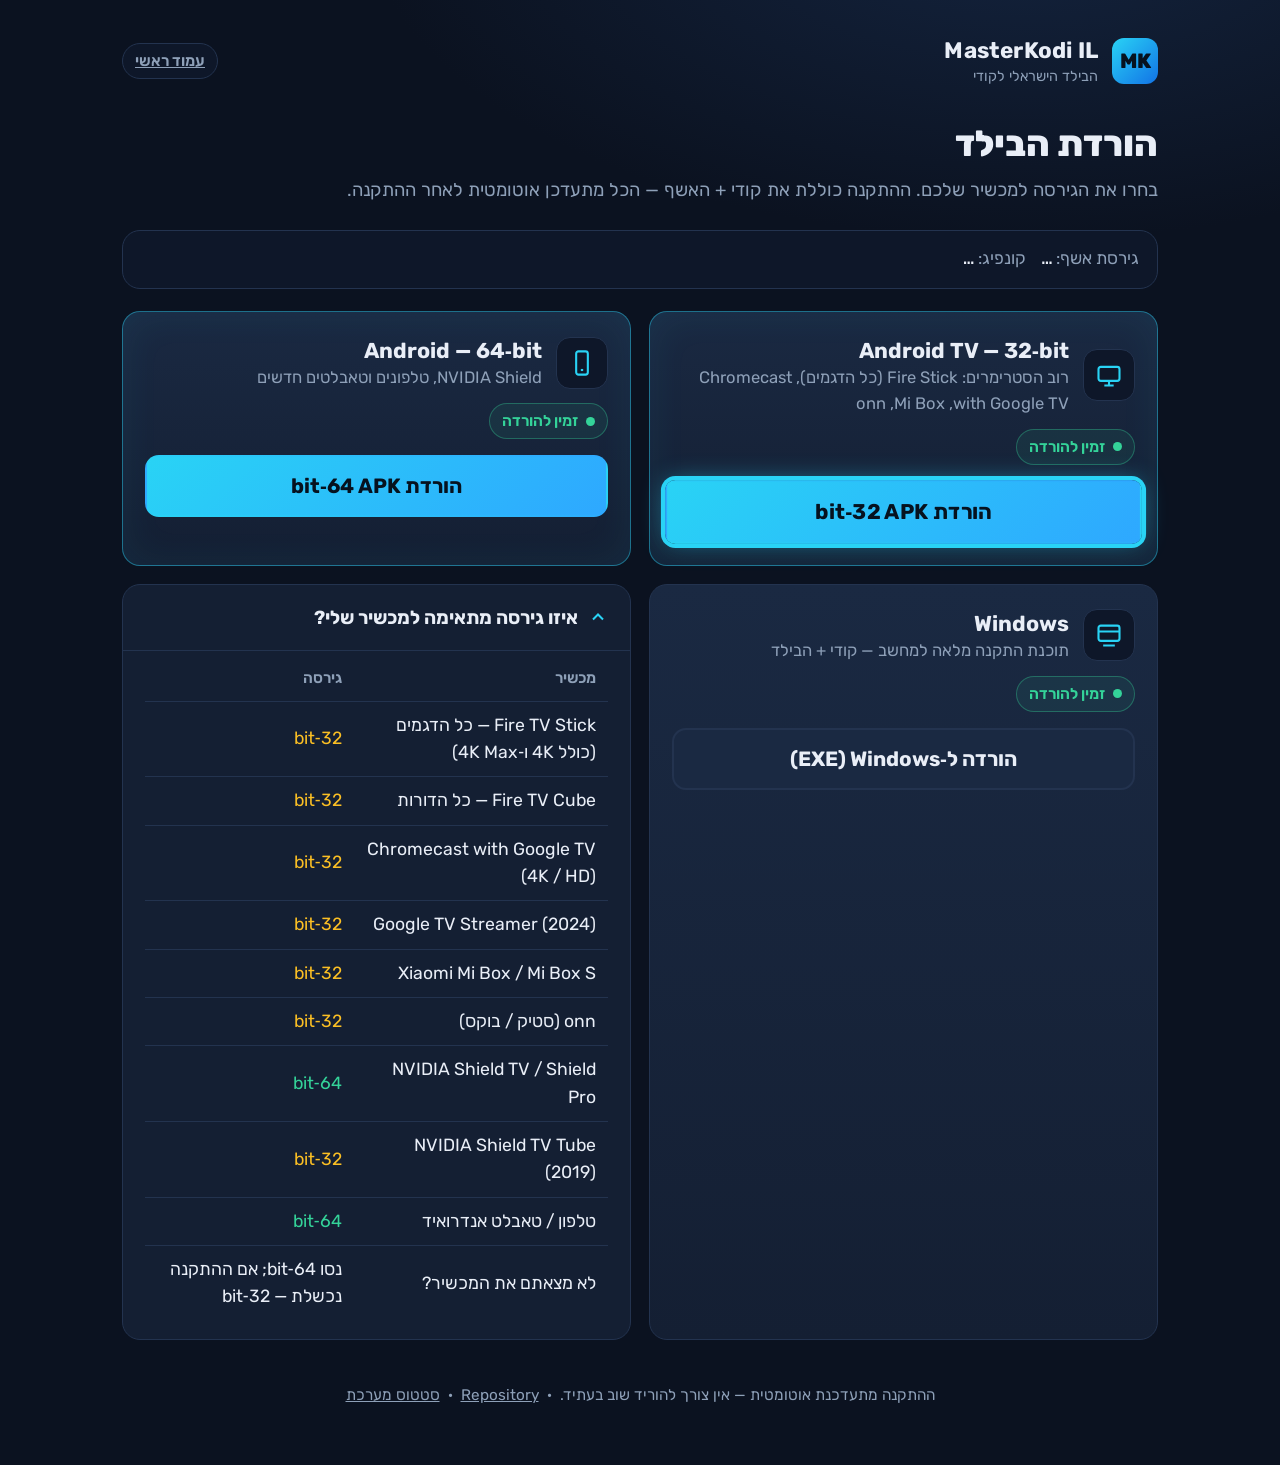
==== download/index.html @ d388f1f7 "download: accurate device architecture (fact-checked) + symmetric APK cards + open device table Fact" ====
<!DOCTYPE html>
<html lang="he" dir="rtl">
<head>
<meta charset="UTF-8">
<meta name="viewport" content="width=device-width, initial-scale=1.0">
<title>הורדה — MasterKodi IL</title>
<link rel="preconnect" href="https://fonts.gstatic.com" crossorigin>
<link href="https://fonts.googleapis.com/css2?family=Rubik:wght@400;600;700;800&display=swap" rel="stylesheet">
<link rel="stylesheet" href="../assets/site.css">
<style>
  .statusbar {
    display: flex; flex-wrap: wrap; align-items: center; gap: 10px 16px;
    border: 1px solid var(--line); background: var(--bg2);
    border-radius: var(--radius); padding: 14px 18px; margin-bottom: 22px;
    font-size: .95rem;
  }
  .statusbar .kv { color: var(--muted); }
  .statusbar .kv b { color: var(--text); font-weight: 700; }
  .dl-card { display: flex; flex-direction: column; gap: 12px; }
  .dl-card .head { display: flex; align-items: center; gap: 14px; }
  .dl-card .ico {
    width: 52px; height: 52px; border-radius: 14px; flex: none;
    background: var(--bg2); border: 1px solid var(--line);
    display: grid; place-items: center; color: var(--accent);
  }
  .dl-card h3 { font-size: 1.2rem; }
  .dl-card .sub { color: var(--muted); font-size: .92rem; margin-top: -2px; }
  .dl-card .meta { display: flex; flex-wrap: wrap; gap: 8px; align-items: center; min-height: 30px; }
  .dl-card .btn { margin-top: 4px; }
  .primary-card { border-color: rgba(41,211,245,.45); box-shadow: 0 0 40px rgba(41,211,245,.07) inset; }
  .hint { font-size: .85rem; color: var(--muted); }
  details.dev summary .chev { transition: transform .15s; color: var(--accent); flex: none; }
  details.dev[open] summary .chev { transform: rotate(180deg); }
</style>
</head>
<body>
<div class="wrap">

  <div class="site-head">
    <div class="logo">MK</div>
    <div>
      <div class="t1">MasterKodi IL</div>
      <div class="t2">הבילד הישראלי לקודי</div>
    </div>
    <div class="spacer"></div>
    <a class="badge" href="../">עמוד ראשי</a>
  </div>

  <h1 class="page">הורדת הבילד</h1>
  <p class="lead">בחרו את הגירסה למכשיר שלכם. ההתקנה כוללת את קודי + האשף — הכל מתעדכן אוטומטית לאחר ההתקנה.</p>

  <!-- live status -->
  <div class="statusbar" id="statusbar">
    <span class="badge" id="global-badge"><span class="dot"></span><span id="global-badge-text">בודק סטטוס…</span></span>
    <span class="kv">גירסת אשף: <b id="wiz-ver" class="mono">…</b></span>
    <span class="kv">קונפיג: <b id="cfg-ver" class="mono">…</b></span>
    <span class="kv" id="fleet-updated"></span>
  </div>

  <div class="grid g2">

    <!-- Android 32 - most streamers -->
    <div class="card dl-card primary-card">
      <div class="head">
        <div class="ico">
          <svg width="28" height="28" viewBox="0 0 24 24" fill="none" stroke="currentColor" stroke-width="1.8"><rect x="3" y="5" width="18" height="12" rx="2"/><path d="M8 21h8M12 17v4"/></svg>
        </div>
        <div>
          <h3>Android TV — 32‑bit</h3>
          <div class="sub">רוב הסטרימרים: Fire Stick (כל הדגמים), Chromecast with Google TV‏, Mi Box‏, onn</div>
        </div>
      </div>
      <div class="meta">
        <span class="badge" data-badge="apk32"><span class="dot"></span><span data-badge-text="apk32">…</span></span>
        <span class="hint" data-built="MasterKodiIL-armeabi-v7a.apk"></span>
      </div>
      <a class="btn" id="firstfocus" href="https://github.com/asaf27064/MasterKodi-IL-Build/releases/download/installers/MasterKodiIL-armeabi-v7a.apk">
        הורדת APK ‏32‑bit
      </a>
    </div>

    <!-- Android 64 -->
    <div class="card dl-card primary-card">
      <div class="head">
        <div class="ico">
          <svg width="28" height="28" viewBox="0 0 24 24" fill="none" stroke="currentColor" stroke-width="1.8"><rect x="7" y="2" width="10" height="20" rx="2"/><path d="M11 18h2"/></svg>
        </div>
        <div>
          <h3>Android — 64‑bit</h3>
          <div class="sub">NVIDIA Shield‏, טלפונים וטאבלטים חדשים</div>
        </div>
      </div>
      <div class="meta">
        <span class="badge" data-badge="apk"><span class="dot"></span><span data-badge-text="apk">…</span></span>
        <span class="hint" data-built="MasterKodiIL-arm64-v8a.apk"></span>
      </div>
      <a class="btn" href="https://github.com/asaf27064/MasterKodi-IL-Build/releases/download/installers/MasterKodiIL-arm64-v8a.apk">
        הורדת APK ‏64‑bit
      </a>
    </div>

    <!-- Windows -->
    <div class="card dl-card">
      <div class="head">
        <div class="ico">
          <svg width="28" height="28" viewBox="0 0 24 24" fill="none" stroke="currentColor" stroke-width="1.8"><rect x="3" y="4" width="18" height="13" rx="2"/><path d="M3 9h18M7 21h10"/></svg>
        </div>
        <div>
          <h3>Windows</h3>
          <div class="sub">תוכנת התקנה מלאה למחשב — קודי + הבילד</div>
        </div>
      </div>
      <div class="meta">
        <span class="badge" data-badge="exe"><span class="dot"></span><span data-badge-text="exe">…</span></span>
        <span class="hint" data-built="MasterKodiIL_Setup.exe"></span>
      </div>
      <a class="btn secondary" href="https://github.com/asaf27064/MasterKodi-IL-Build/releases/download/installers/MasterKodiIL_Setup.exe">
        הורדה ל‑Windows‏ (EXE)
      </a>
    </div>

    <!-- which device -->
    <details class="dev card" style="padding:0" open>
      <summary>
        <svg class="chev" width="20" height="20" viewBox="0 0 24 24" fill="none" stroke="currentColor" stroke-width="2.4"><path d="M6 9l6 6 6-6"/></svg>
        איזו גירסה מתאימה למכשיר שלי?
      </summary>
      <div class="inner">
        <table class="clean">
          <tr><th>מכשיר</th><th>גירסה</th></tr>
          <tr><td>Fire TV Stick — כל הדגמים (כולל 4K ו‑4K Max)</td><td style="color:var(--warn)">32‑bit</td></tr>
          <tr><td>Fire TV Cube — כל הדורות</td><td style="color:var(--warn)">32‑bit</td></tr>
          <tr><td>Chromecast with Google TV‏ (4K / HD)</td><td style="color:var(--warn)">32‑bit</td></tr>
          <tr><td>Google TV Streamer (2024)</td><td style="color:var(--warn)">32‑bit</td></tr>
          <tr><td>Xiaomi Mi Box / Mi Box S</td><td style="color:var(--warn)">32‑bit</td></tr>
          <tr><td>onn‏ (סטיק / בוקס)</td><td style="color:var(--warn)">32‑bit</td></tr>
          <tr><td>NVIDIA Shield TV / Shield Pro</td><td style="color:var(--good)">64‑bit</td></tr>
          <tr><td>NVIDIA Shield TV Tube (2019)</td><td style="color:var(--warn)">32‑bit</td></tr>
          <tr><td>טלפון / טאבלט אנדרואיד</td><td style="color:var(--good)">64‑bit</td></tr>
          <tr><td>לא מצאתם את המכשיר?</td><td>נסו 64‑bit; אם ההתקנה נכשלת — 32‑bit</td></tr>
        </table>
      </div>
    </details>

  </div>

  <div class="footer">
    ההתקנה מתעדכנת אוטומטית — אין צורך להוריד שוב בעתיד.
    &nbsp;·&nbsp; <a href="../repository/">Repository</a>
    &nbsp;·&nbsp; <a href="../status/">סטטוס מערכת</a>
  </div>
</div>

<script>
(function () {
  var REPO = 'asaf27064/MasterKodi-IL-Build';
  var $ = function (s) { return document.querySelector(s); };
  var $$ = function (s) { return document.querySelectorAll(s); };

  function relTime(iso) {
    var d = new Date(iso), diff = (Date.now() - d.getTime()) / 1000;
    if (diff < 3600) return 'לפני ' + Math.max(1, Math.round(diff / 60)) + ' דקות';
    if (diff < 86400) return 'לפני ' + Math.round(diff / 3600) + ' שעות';
    if (diff < 172800) return 'אתמול';
    return 'לפני ' + Math.round(diff / 86400) + ' ימים';
  }
  function get(u) {
    return fetch(u, { cache: 'no-store' }).then(function (r) {
      if (!r.ok) throw new Error(r.status);
      return r.json();
    });
  }
  function setBadge(key, cls, text) {
    $$('[data-badge="' + key + '"]').forEach(function (b) { b.className = 'badge ' + cls; });
    $$('[data-badge-text="' + key + '"]').forEach(function (b) { b.textContent = text; });
  }

  function refresh() {
    // 1) fleet versions from the manifest
    get('https://raw.githubusercontent.com/' + REPO + '/main/manifest.json')
      .then(function (m) {
        var wiz = (m.addons || []).filter(function (a) { return a.id === 'plugin.program.masterkodi.il.wizard'; })[0];
        if (wiz) $('#wiz-ver').textContent = wiz.version;
        if (m.config) $('#cfg-ver').textContent = m.config.version;
        if (m.generated_utc) $('#fleet-updated').textContent = 'עודכן ' + relTime(m.generated_utc);
      }).catch(function () {});

    // 2) installer freshness
    get('https://api.github.com/repos/' + REPO + '/releases/tags/installers')
      .then(function (rel) {
        (rel.assets || []).forEach(function (a) {
          $$('[data-built="' + a.name + '"]').forEach(function (el) {
            el.textContent = 'נבנה ' + relTime(a.updated_at);
          });
        });
      }).catch(function () {});

    // 3) is a new build running right now?
    get('https://api.github.com/repos/' + REPO + '/actions/runs?per_page=25')
      .then(function (r) {
        var live = (r.workflow_runs || []).filter(function (w) {
          return (w.status === 'in_progress' || w.status === 'queued');
        }).map(function (w) { return w.name; });
        var apkBuilding = live.indexOf('build-apk') !== -1;
        var exeBuilding = live.indexOf('build-exe') !== -1;
        var fleetBuilding = live.indexOf('build-and-release') !== -1;

        setBadge('apk',  apkBuilding ? 'warn' : 'good', apkBuilding ? 'גירסה חדשה נבנית כעת' : 'הגירסה האחרונה');
        setBadge('apk32', apkBuilding ? 'warn' : 'good', apkBuilding ? 'גירסה חדשה נבנית כעת' : 'הגירסה האחרונה');
        setBadge('exe',  exeBuilding ? 'warn' : 'good', exeBuilding ? 'גירסה חדשה נבנית כעת' : 'הגירסה האחרונה');

        var g = $('#global-badge'), gt = $('#global-badge-text');
        if (apkBuilding || exeBuilding || fleetBuilding) {
          g.className = 'badge warn';
          gt.textContent = 'עדכון חדש בבנייה כעת — אפשר להוריד, הכל יתעדכן אוטומטית';
        } else {
          g.className = 'badge good';
          gt.textContent = 'הכל מעודכן';
        }
      }).catch(function () {
        var g = $('#global-badge');
        if (g) g.style.display = 'none';
        ['apk', 'apk32', 'exe'].forEach(function (k) { setBadge(k, 'good', 'זמין להורדה'); });
      });
  }

  refresh();
  setInterval(refresh, 90000);

  // TV remotes: land focus on the primary download button
  var f = document.getElementById('firstfocus');
  if (f) setTimeout(function () { f.focus(); }, 300);
})();
</script>
</body>
</html>
---- assets/site.css ----
/* MasterKodi IL — shared design system (TV-first, RTL, dark) */
:root {
  --bg: #0b1220;
  --bg2: #0e1729;
  --card: #141f33;
  --card-hi: #1a2942;
  --line: #23334f;
  --text: #e9eef7;
  --muted: #8fa0b8;
  --muted: #8ea0b8;
  --accent: #29d3f5;
  --accent-deep: #0ea5c9;
  --good: #34d399;
  --warn: #fbbf24;
  --bad: #f87171;
  --radius: 18px;
  --focus: 0 0 0 4px var(--accent), 0 0 24px rgba(41,211,245,.45);
}
* { margin: 0; padding: 0; box-sizing: border-box; }
html { font-size: 18px; }
body {
  font-family: 'Rubik', 'Segoe UI', 'Noto Sans Hebrew', Arial, sans-serif;
  background: radial-gradient(1200px 600px at 80% -10%, #14243f 0%, var(--bg) 55%) fixed, var(--bg);
  color: var(--text);
  direction: rtl;
  min-height: 100vh;
  line-height: 1.55;
  -webkit-font-smoothing: antialiased;
}
.wrap { max-width: 1080px; margin: 0 auto; padding: 28px 22px 60px; }

/* header */
.site-head { display: flex; align-items: center; gap: 14px; padding: 6px 0 22px; }
.site-head .logo {
  width: 46px; height: 46px; border-radius: 12px; flex: none;
  background: linear-gradient(135deg, var(--accent) 0%, #1273e6 100%);
  display: grid; place-items: center; font-weight: 800; font-size: 1.15rem; color: #06121f;
}
.site-head .t1 { font-size: 1.25rem; font-weight: 700; letter-spacing: .2px; }
.site-head .t2 { font-size: .8rem; color: var(--muted); margin-top: -3px; }
.site-head .spacer { flex: 1; }

h1.page { font-size: 2rem; font-weight: 800; margin: 6px 0 4px; }
p.lead { color: var(--muted); margin-bottom: 26px; font-size: 1.02rem; }

/* cards */
.card {
  background: linear-gradient(180deg, var(--card-hi) 0%, var(--card) 100%);
  border: 1px solid var(--line);
  border-radius: var(--radius);
  padding: 22px;
}
.grid { display: grid; gap: 18px; }
@media (min-width: 760px) { .grid.g2 { grid-template-columns: 1fr 1fr; } }

/* buttons — TV-first: big, focusable, thick focus ring */
.btn {
  display: flex; align-items: center; justify-content: center; gap: 10px;
  min-height: 62px; padding: 12px 26px;
  border-radius: 14px; border: 2px solid transparent;
  font-size: 1.15rem; font-weight: 700; text-decoration: none; cursor: pointer;
  color: #06121f; background: linear-gradient(135deg, var(--accent) 0%, #2ea8ff 100%);
  transition: transform .12s ease, box-shadow .12s ease;
}
.btn.secondary { background: var(--card-hi); color: var(--text); border-color: var(--line); }
.btn:hover { transform: translateY(-1px); }
.btn:focus-visible, .btn:focus {
  outline: none; box-shadow: var(--focus); transform: scale(1.03); z-index: 2; position: relative;
}
a:focus-visible, summary:focus-visible, a:focus, summary:focus { outline: none; box-shadow: var(--focus); border-radius: 10px; }

/* status badges */
.badge {
  display: inline-flex; align-items: center; gap: 8px;
  font-size: .86rem; font-weight: 600; padding: 5px 12px; border-radius: 999px;
  border: 1px solid var(--line); background: var(--bg2); color: var(--muted);
}
.badge.good { color: var(--good); border-color: rgba(52,211,153,.35); background: rgba(52,211,153,.08); }
.badge.warn { color: var(--warn); border-color: rgba(251,191,36,.4); background: rgba(251,191,36,.08); }
.badge .dot { width: 9px; height: 9px; border-radius: 50%; background: currentColor; flex: none; }
.badge.warn .dot { animation: pulse 1.1s ease-in-out infinite; }
@keyframes pulse { 0%,100% { opacity: 1; } 50% { opacity: .25; } }

/* misc */
.muted { color: var(--muted); }
.mono { font-family: Consolas, Menlo, monospace; direction: ltr; unicode-bidi: embed; }
.footer { margin-top: 44px; color: var(--muted); font-size: .85rem; text-align: center; }
.footer a { color: var(--muted); }
hr.sep { border: 0; border-top: 1px solid var(--line); margin: 26px 0; }

/* tables */
table.clean { width: 100%; border-collapse: collapse; font-size: .98rem; }
table.clean th, table.clean td { padding: 10px 12px; text-align: right; border-bottom: 1px solid var(--line); }
table.clean th { color: var(--muted); font-weight: 600; font-size: .85rem; }
table.clean tr:last-child td { border-bottom: 0; }

details.dev { border: 1px solid var(--line); border-radius: var(--radius); background: var(--card); }
details.dev summary {
  list-style: none; cursor: pointer; padding: 18px 22px; font-weight: 700; font-size: 1.05rem;
  display: flex; align-items: center; gap: 10px; min-height: 58px;
}
details.dev summary::-webkit-details-marker { display: none; }
details.dev[open] summary { border-bottom: 1px solid var(--line); }
details.dev .inner { padding: 6px 22px 18px; }
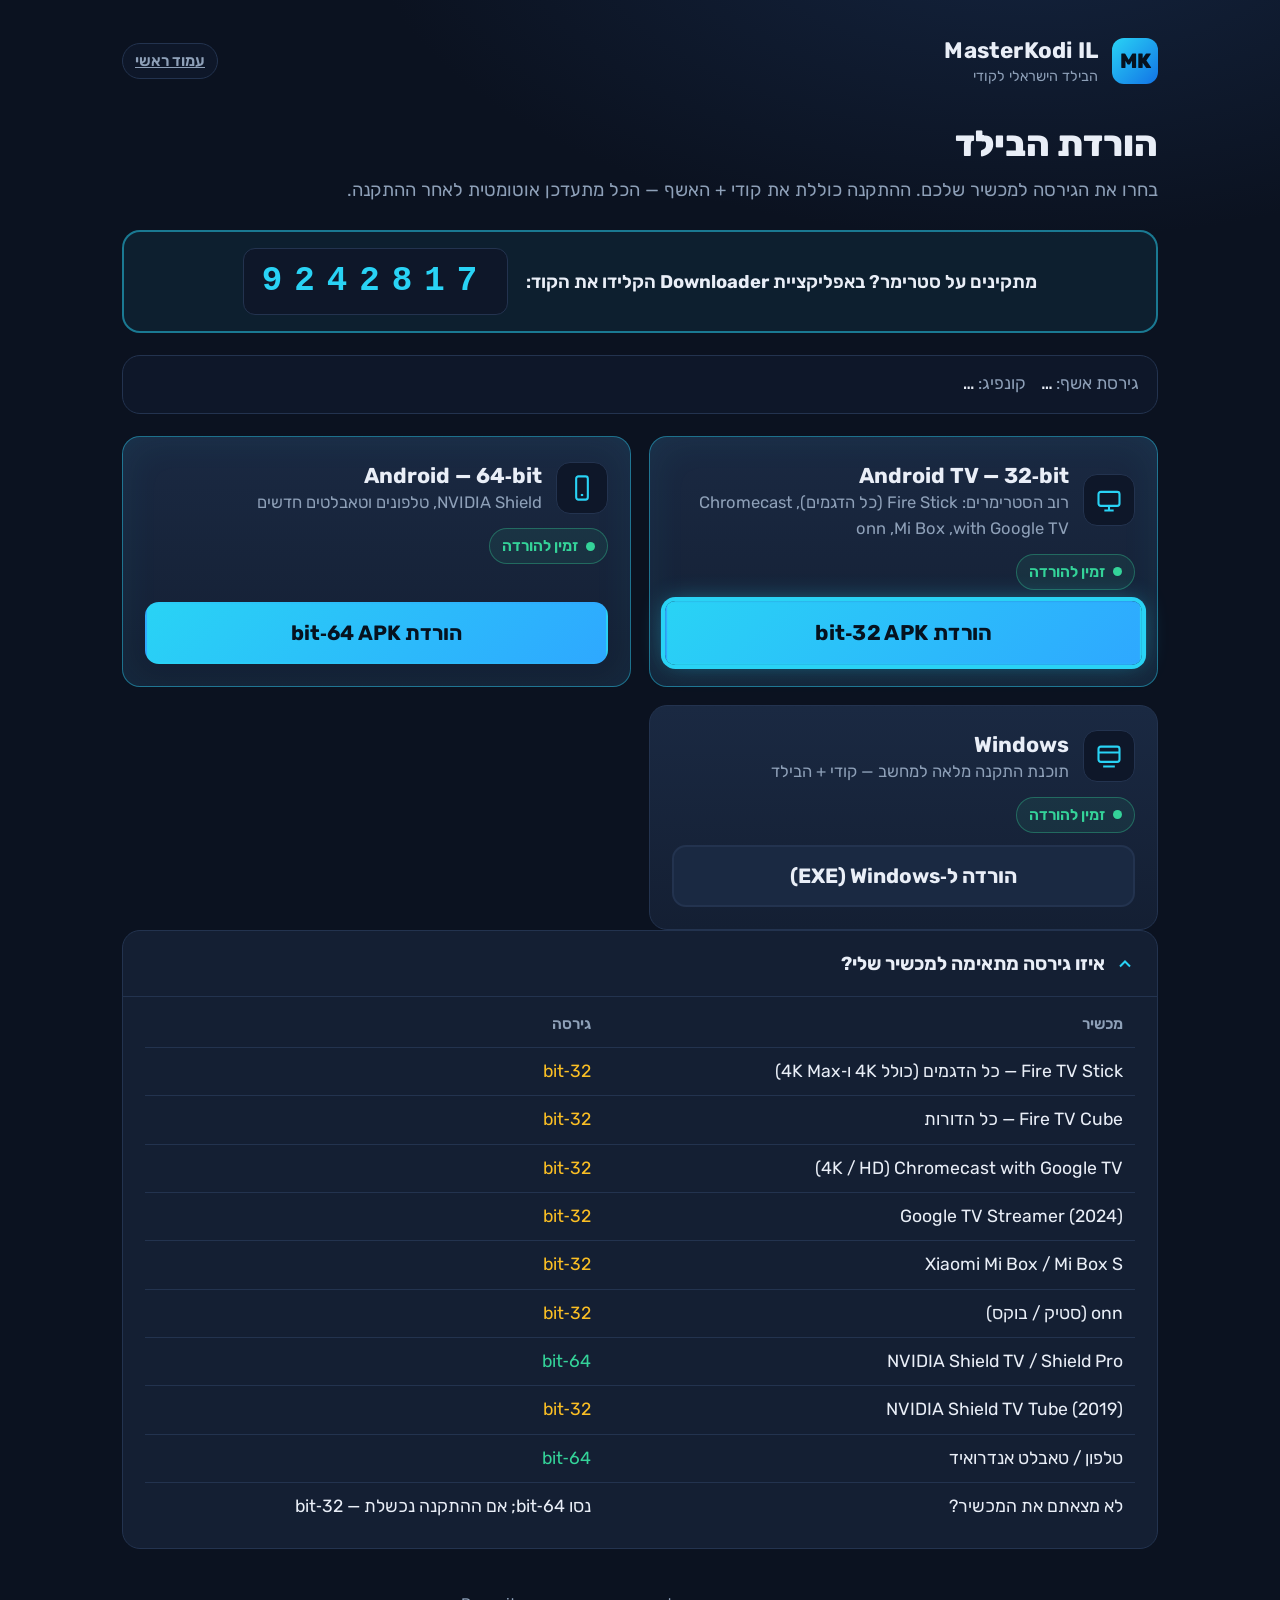
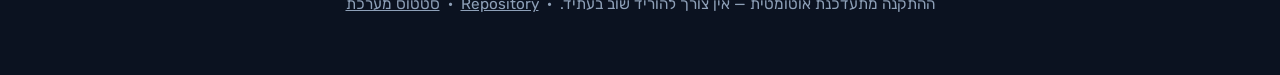
==== commit fdf2b78b: "download+index: Downloader code 9242817 strip, bottom-aligned buttons, device table full-width Co-Au" ====
--- a/download/index.html
+++ b/download/index.html
@@ -16,7 +16,7 @@
   }
   .statusbar .kv { color: var(--muted); }
   .statusbar .kv b { color: var(--text); font-weight: 700; }
-  .dl-card { display: flex; flex-direction: column; gap: 12px; }
+  .dl-card { display: flex; flex-direction: column; gap: 12px; height: 100%; }
   .dl-card .head { display: flex; align-items: center; gap: 14px; }
   .dl-card .ico {
     width: 52px; height: 52px; border-radius: 14px; flex: none;
@@ -26,11 +26,23 @@
   .dl-card h3 { font-size: 1.2rem; }
   .dl-card .sub { color: var(--muted); font-size: .92rem; margin-top: -2px; }
   .dl-card .meta { display: flex; flex-wrap: wrap; gap: 8px; align-items: center; min-height: 30px; }
-  .dl-card .btn { margin-top: 4px; }
+  .dl-card .btn { margin-top: auto; }
   .primary-card { border-color: rgba(41,211,245,.45); box-shadow: 0 0 40px rgba(41,211,245,.07) inset; }
   .hint { font-size: .85rem; color: var(--muted); }
   details.dev summary .chev { transition: transform .15s; color: var(--accent); flex: none; }
   details.dev[open] summary .chev { transform: rotate(180deg); }
+  .dlcode {
+    display: flex; flex-wrap: wrap; align-items: center; justify-content: center; gap: 10px 18px;
+    border: 2px solid rgba(41,211,245,.5); background: rgba(41,211,245,.07);
+    border-radius: var(--radius); padding: 16px 20px; margin-bottom: 22px; text-align: center;
+  }
+  .dlcode .lbl { font-size: 1.02rem; font-weight: 600; }
+  .dlcode .code {
+    font-family: Consolas, Menlo, monospace; direction: ltr;
+    font-size: 1.9rem; font-weight: 800; letter-spacing: .35em; padding-inline-start: .35em;
+    color: var(--accent); background: var(--bg2); border: 1px solid var(--line);
+    border-radius: 12px; padding: 6px 18px;
+  }
 </style>
 </head>
 <body>
@@ -48,6 +60,11 @@
 
   <h1 class="page">הורדת הבילד</h1>
   <p class="lead">בחרו את הגירסה למכשיר שלכם. ההתקנה כוללת את קודי + האשף — הכל מתעדכן אוטומטית לאחר ההתקנה.</p>
+
+  <div class="dlcode">
+    <span class="lbl">מתקינים על סטרימר? באפליקציית <b>Downloader</b> הקלידו את הקוד:</span>
+    <span class="code">9242817</span>
+  </div>
 
   <!-- live status -->
   <div class="statusbar" id="statusbar">
@@ -118,6 +135,9 @@
         הורדה ל‑Windows‏ (EXE)
       </a>
     </div>
+
+
+  </div>
 
     <!-- which device -->
     <details class="dev card" style="padding:0" open>
@@ -142,8 +162,6 @@
       </div>
     </details>
 
-  </div>
-
   <div class="footer">
     ההתקנה מתעדכנת אוטומטית — אין צורך להוריד שוב בעתיד.
     &nbsp;·&nbsp; <a href="../repository/">Repository</a>
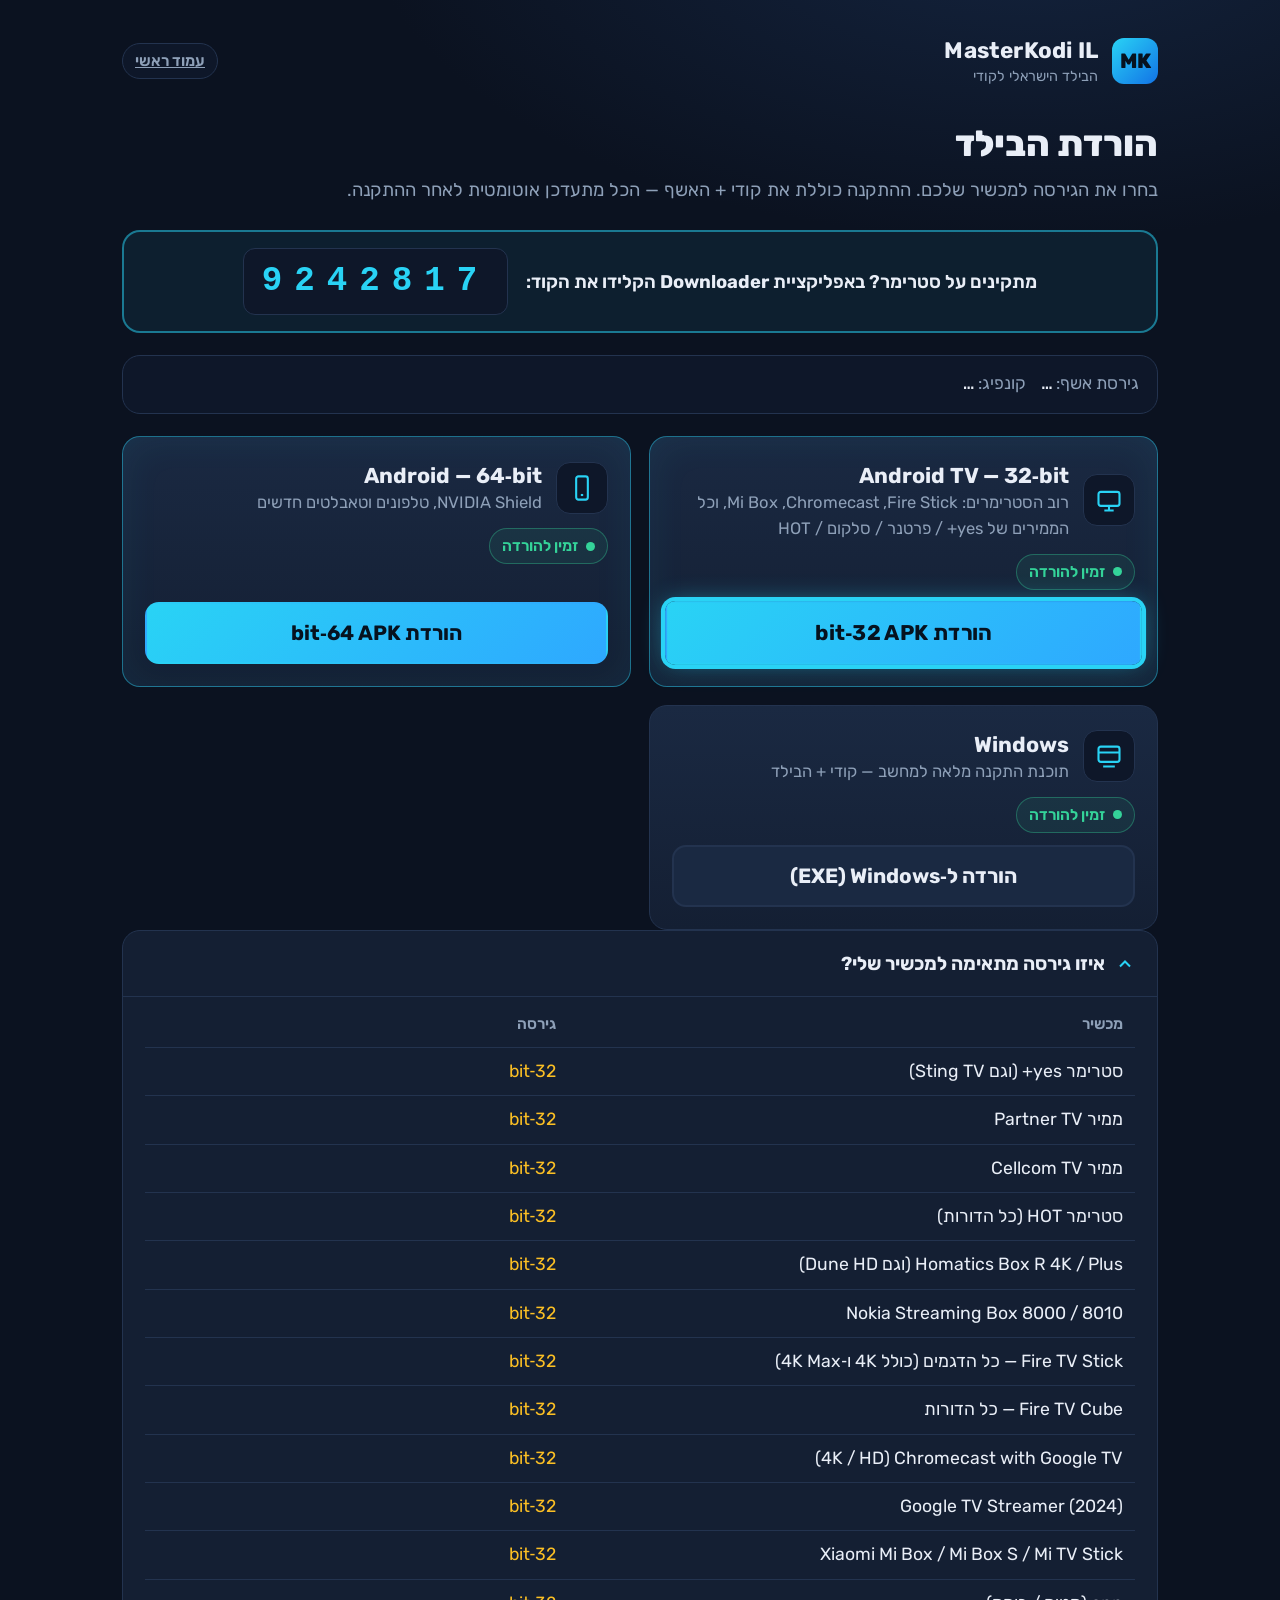
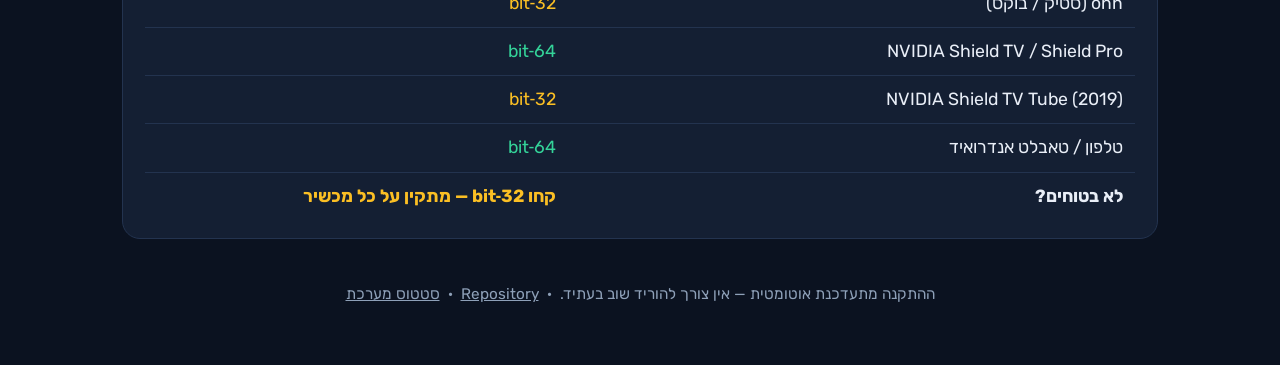
==== commit 2c37b36a: "download: Israeli streamers in the device table (yes+/Partner/Cellcom/HOT/Homatics/Nokia/Mi Stick) +" ====
--- a/download/index.html
+++ b/download/index.html
@@ -84,7 +84,7 @@
         </div>
         <div>
           <h3>Android TV — 32‑bit</h3>
-          <div class="sub">רוב הסטרימרים: Fire Stick (כל הדגמים), Chromecast with Google TV‏, Mi Box‏, onn</div>
+          <div class="sub">רוב הסטרימרים: Fire Stick‏, Chromecast‏, Mi Box‏, וכל הממירים של yes+‏ / פרטנר / סלקום / HOT</div>
         </div>
       </div>
       <div class="meta">
@@ -148,16 +148,22 @@
       <div class="inner">
         <table class="clean">
           <tr><th>מכשיר</th><th>גירסה</th></tr>
+          <tr><td>סטרימר yes+‏ (וגם Sting TV)</td><td style="color:var(--warn)">32‑bit</td></tr>
+          <tr><td>ממיר Partner TV</td><td style="color:var(--warn)">32‑bit</td></tr>
+          <tr><td>ממיר Cellcom TV</td><td style="color:var(--warn)">32‑bit</td></tr>
+          <tr><td>סטרימר HOT‏ (כל הדורות)</td><td style="color:var(--warn)">32‑bit</td></tr>
+          <tr><td>Homatics Box R 4K / Plus‏ (וגם Dune HD)</td><td style="color:var(--warn)">32‑bit</td></tr>
+          <tr><td>Nokia Streaming Box 8000 / 8010</td><td style="color:var(--warn)">32‑bit</td></tr>
           <tr><td>Fire TV Stick — כל הדגמים (כולל 4K ו‑4K Max)</td><td style="color:var(--warn)">32‑bit</td></tr>
           <tr><td>Fire TV Cube — כל הדורות</td><td style="color:var(--warn)">32‑bit</td></tr>
           <tr><td>Chromecast with Google TV‏ (4K / HD)</td><td style="color:var(--warn)">32‑bit</td></tr>
           <tr><td>Google TV Streamer (2024)</td><td style="color:var(--warn)">32‑bit</td></tr>
-          <tr><td>Xiaomi Mi Box / Mi Box S</td><td style="color:var(--warn)">32‑bit</td></tr>
+          <tr><td>Xiaomi Mi Box / Mi Box S / Mi TV Stick</td><td style="color:var(--warn)">32‑bit</td></tr>
           <tr><td>onn‏ (סטיק / בוקס)</td><td style="color:var(--warn)">32‑bit</td></tr>
           <tr><td>NVIDIA Shield TV / Shield Pro</td><td style="color:var(--good)">64‑bit</td></tr>
           <tr><td>NVIDIA Shield TV Tube (2019)</td><td style="color:var(--warn)">32‑bit</td></tr>
           <tr><td>טלפון / טאבלט אנדרואיד</td><td style="color:var(--good)">64‑bit</td></tr>
-          <tr><td>לא מצאתם את המכשיר?</td><td>נסו 64‑bit; אם ההתקנה נכשלת — 32‑bit</td></tr>
+          <tr><td><b>לא בטוחים?</b></td><td style="color:var(--warn)"><b>קחו 32‑bit — מתקין על כל מכשיר</b></td></tr>
         </table>
       </div>
     </details>
@@ -195,7 +201,7 @@
 
   function refresh() {
     // 1) fleet versions from the manifest
-    get('https://raw.githubusercontent.com/' + REPO + '/main/manifest.json')
+    get('https://raw.githubusercontent.com/' + REPO + '/main/manifest.json?ts=' + Date.now())
       .then(function (m) {
         var wiz = (m.addons || []).filter(function (a) { return a.id === 'plugin.program.masterkodi.il.wizard'; })[0];
         if (wiz) $('#wiz-ver').textContent = wiz.version;
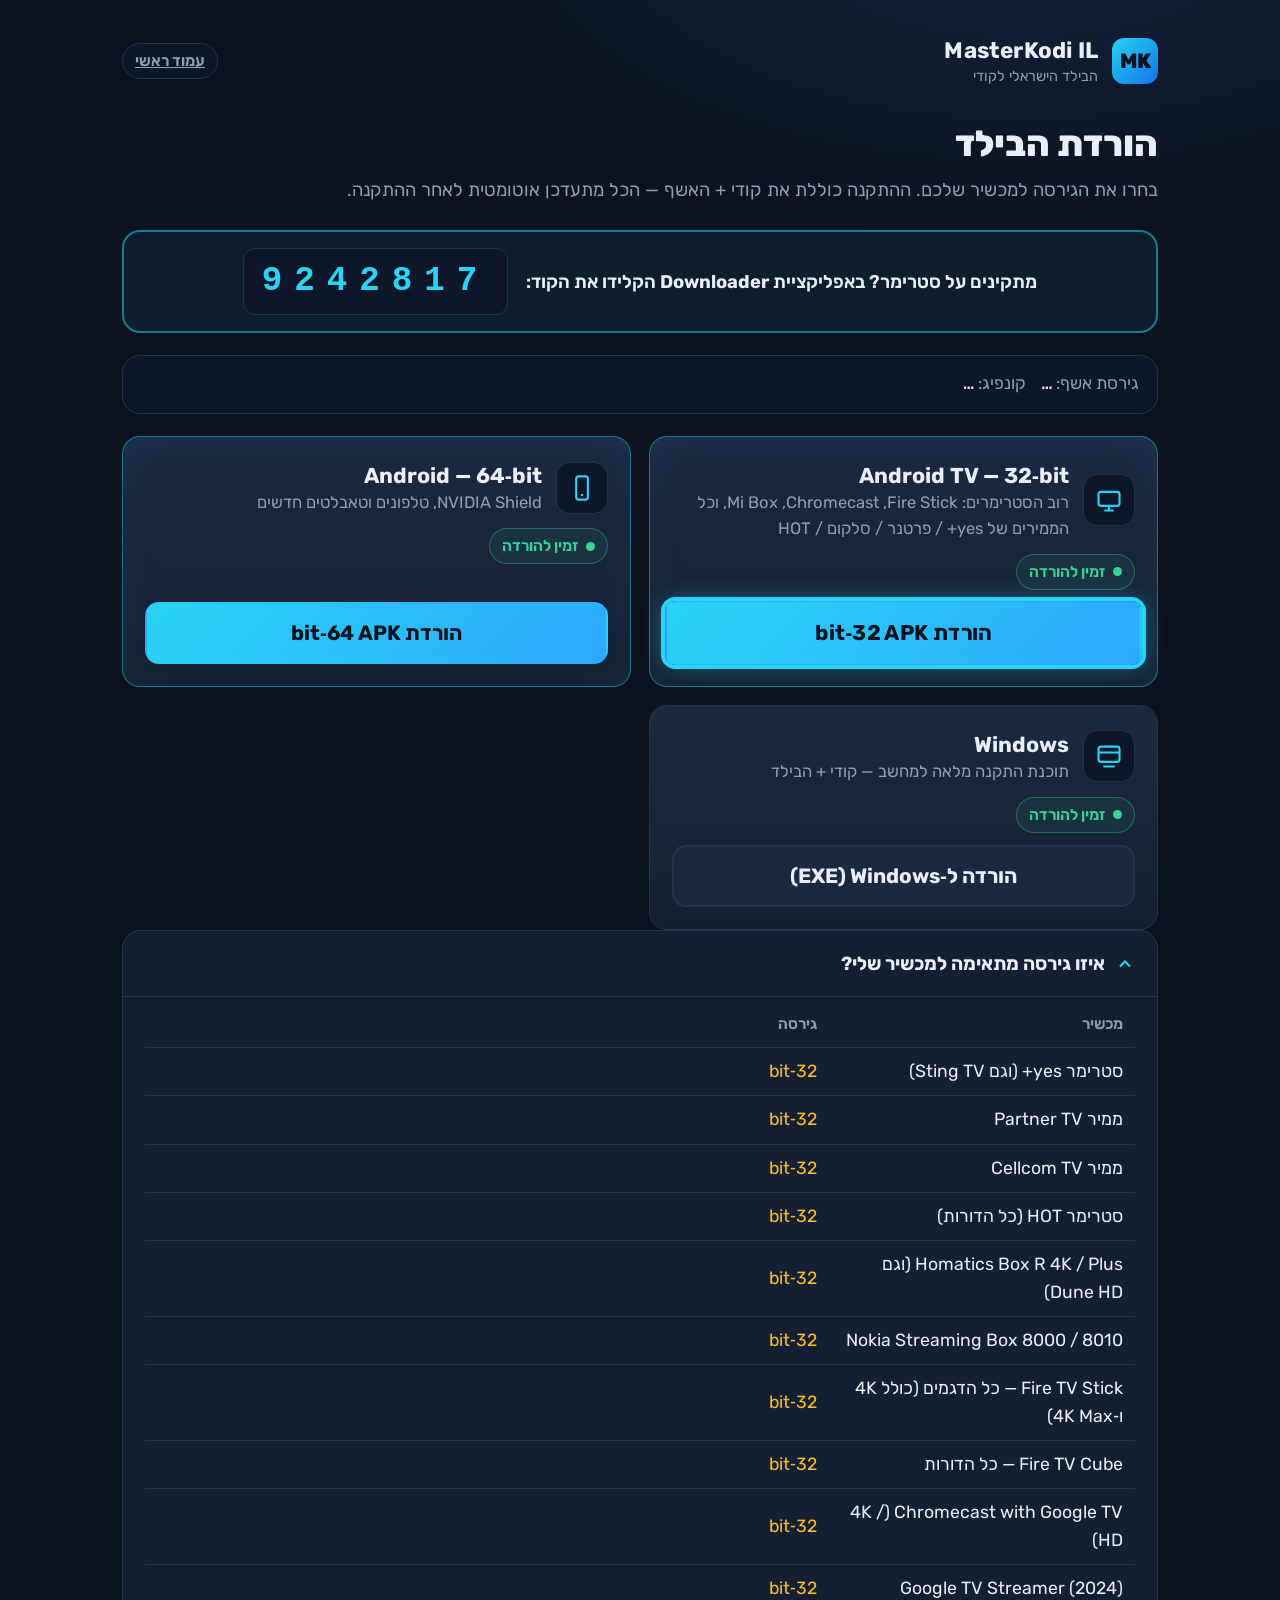
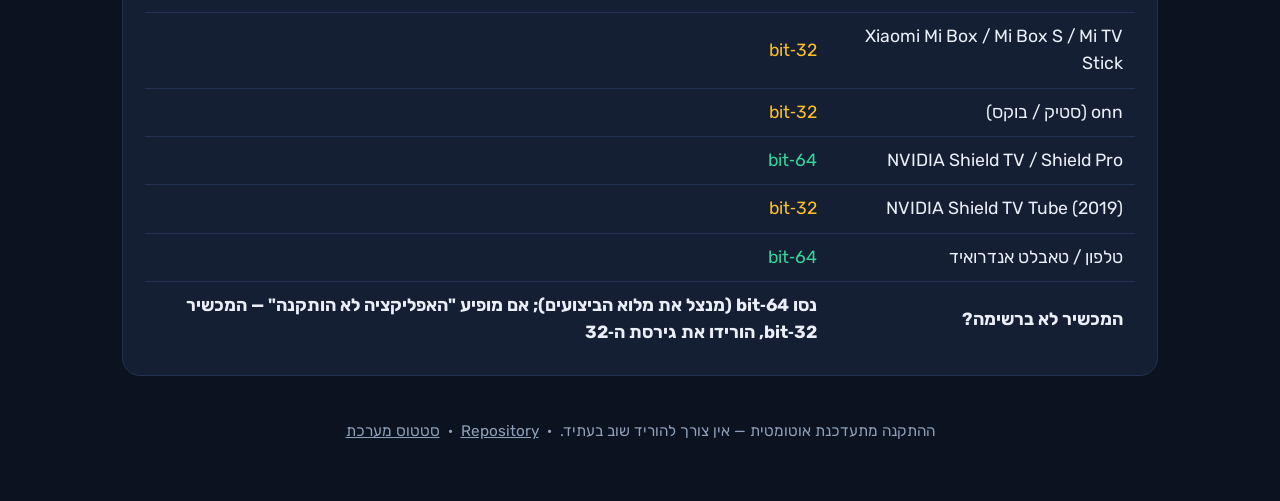
==== commit 485f568f: "download: unknown-device guidance = try 64 first (full performance), fall back to 32 on install fail" ====
--- a/download/index.html
+++ b/download/index.html
@@ -163,7 +163,7 @@
           <tr><td>NVIDIA Shield TV / Shield Pro</td><td style="color:var(--good)">64‑bit</td></tr>
           <tr><td>NVIDIA Shield TV Tube (2019)</td><td style="color:var(--warn)">32‑bit</td></tr>
           <tr><td>טלפון / טאבלט אנדרואיד</td><td style="color:var(--good)">64‑bit</td></tr>
-          <tr><td><b>לא בטוחים?</b></td><td style="color:var(--warn)"><b>קחו 32‑bit — מתקין על כל מכשיר</b></td></tr>
+          <tr><td><b>המכשיר לא ברשימה?</b></td><td><b>נסו 64‑bit (מנצל את מלוא הביצועים); אם מופיע "האפליקציה לא הותקנה" — המכשיר 32‑bit, הורידו את גירסת ה‑32</b></td></tr>
         </table>
       </div>
     </details>
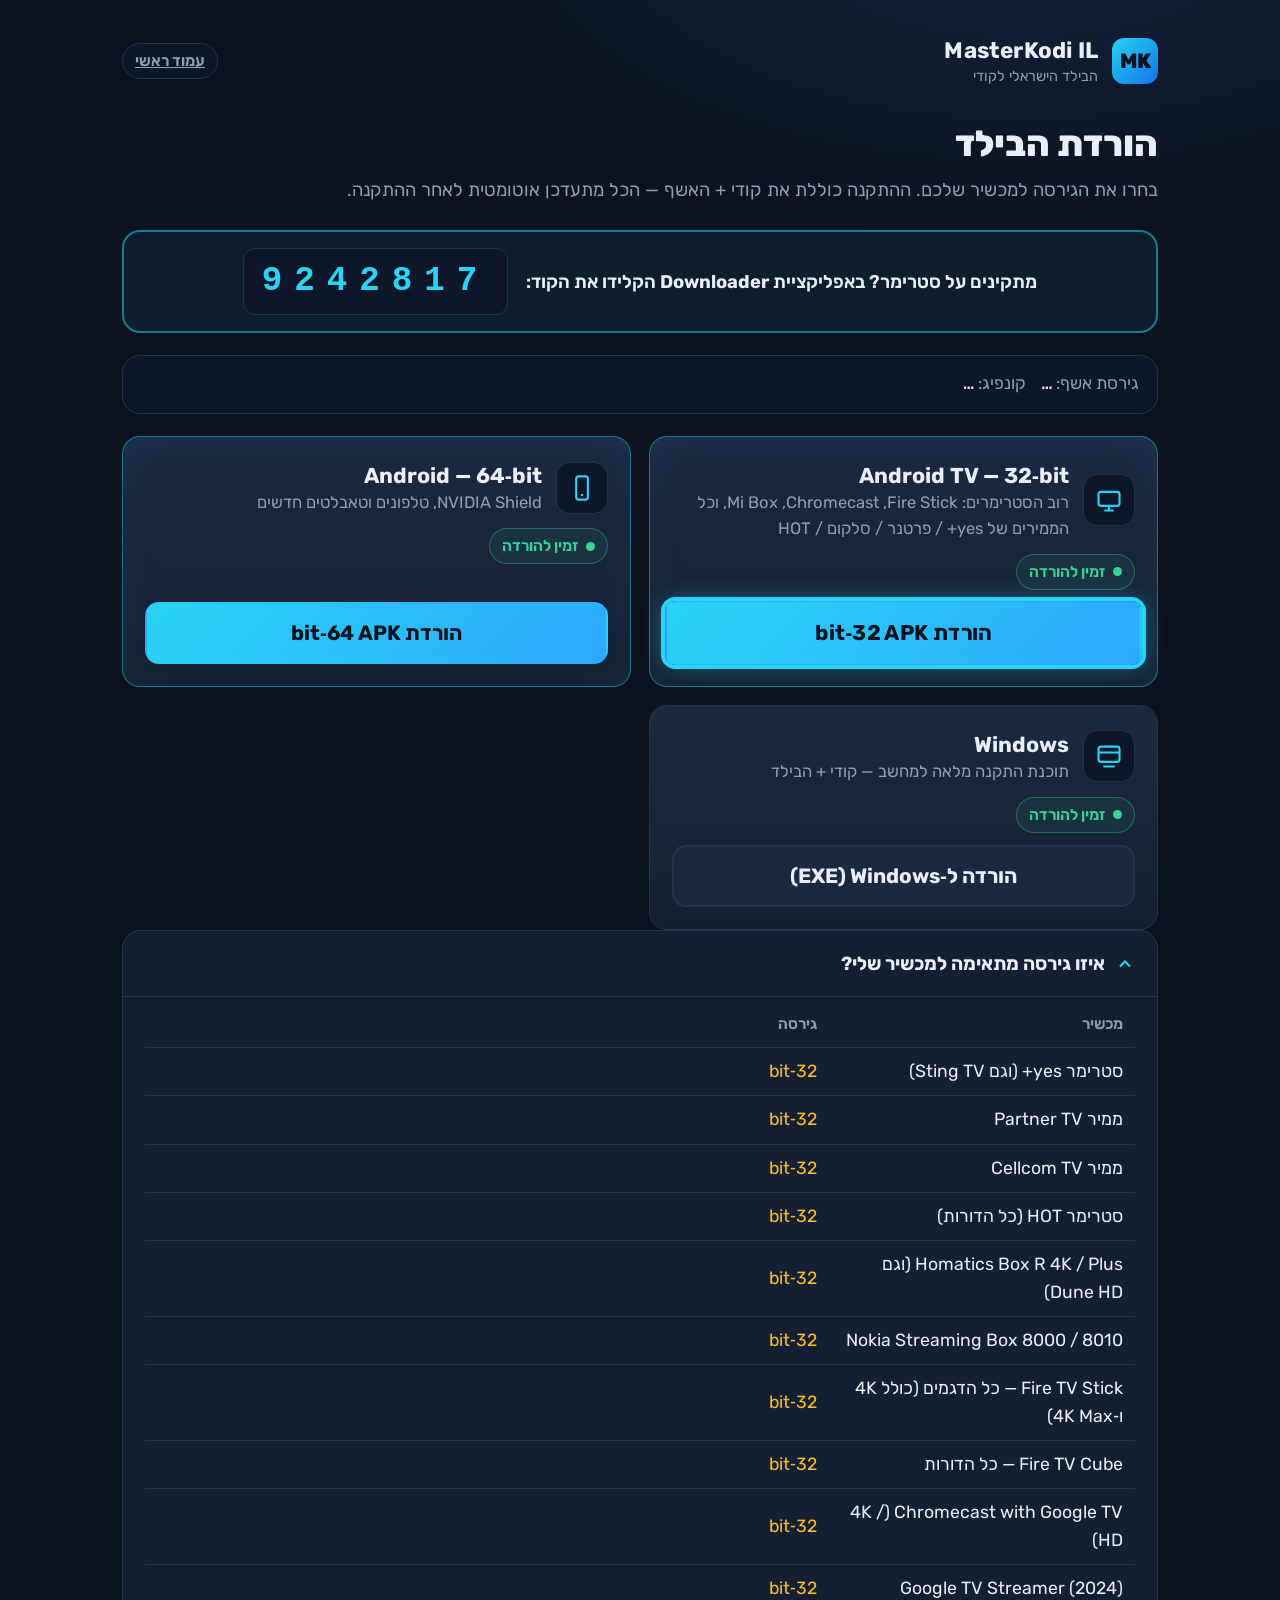
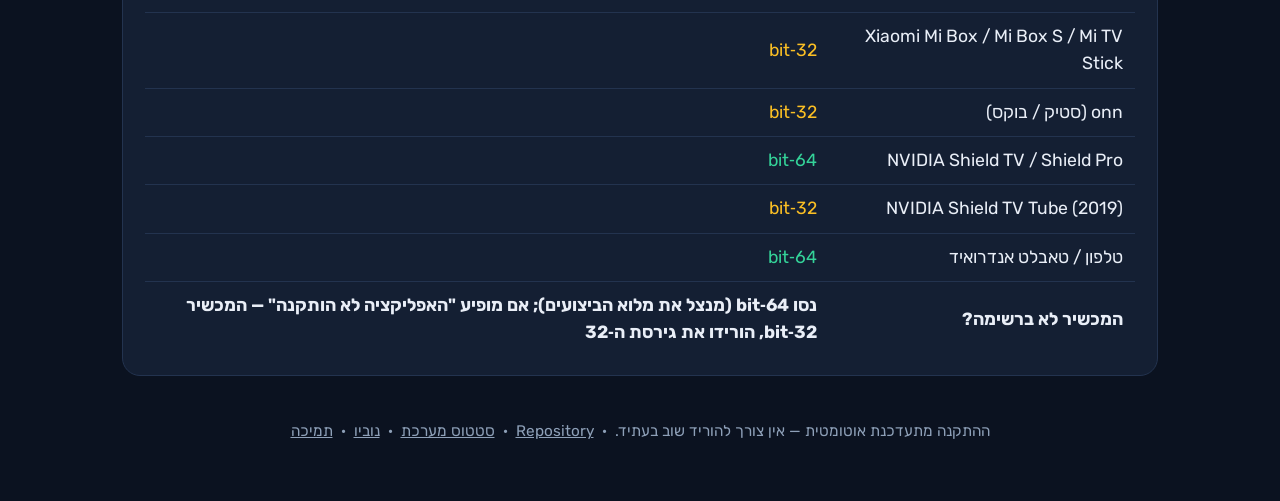
==== commit b5cb21d3: "site: link the Nuvio build and add a Ko-fi support link Two new cards on the landing page, plus foot" ====
--- a/download/index.html
+++ b/download/index.html
@@ -172,6 +172,7 @@
     ההתקנה מתעדכנת אוטומטית — אין צורך להוריד שוב בעתיד.
     &nbsp;·&nbsp; <a href="../repository/">Repository</a>
     &nbsp;·&nbsp; <a href="../status/">סטטוס מערכת</a>
+    &nbsp;·&nbsp; <a href="https://asafnuvio.asaf27064.workers.dev/" target="_blank" rel="noopener">נוביו</a> &nbsp;·&nbsp; <a href="https://ko-fi.com/A6U326F2LR" target="_blank" rel="noopener">תמיכה</a>
   </div>
 </div>
 
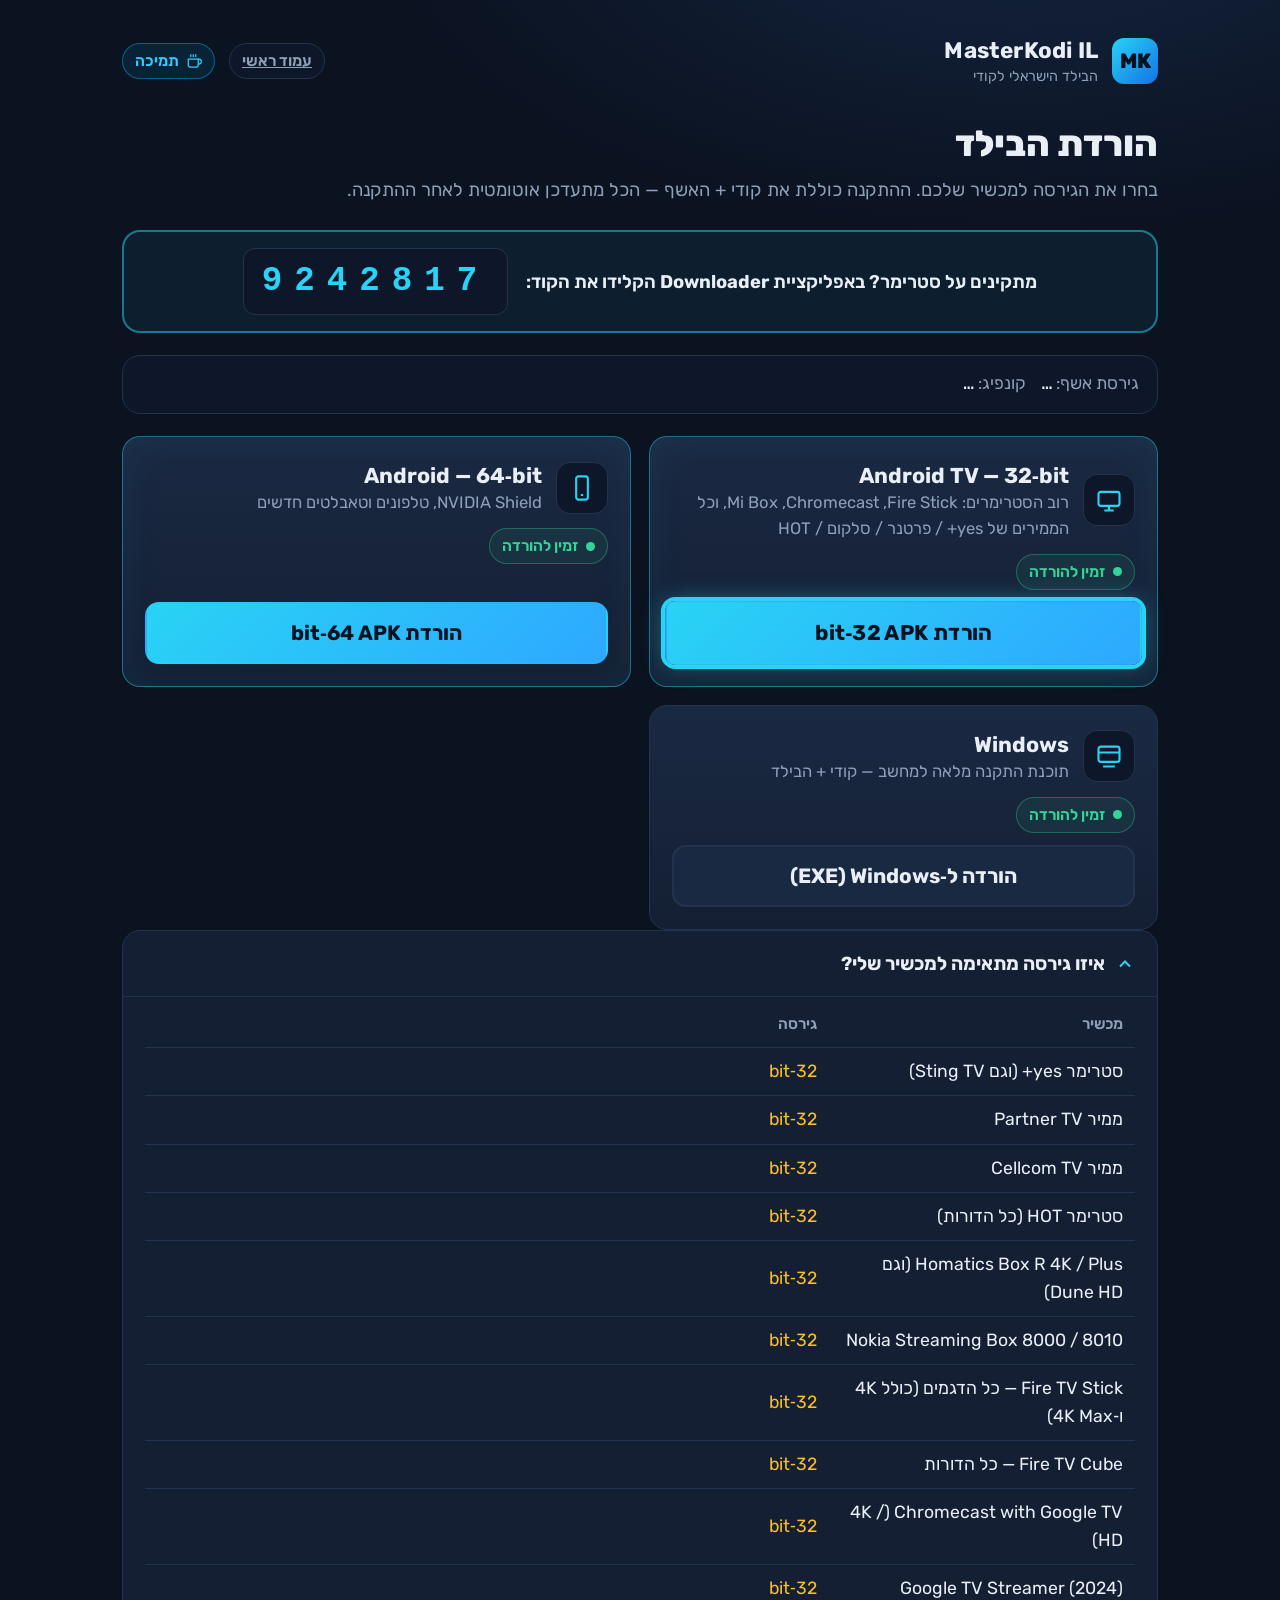
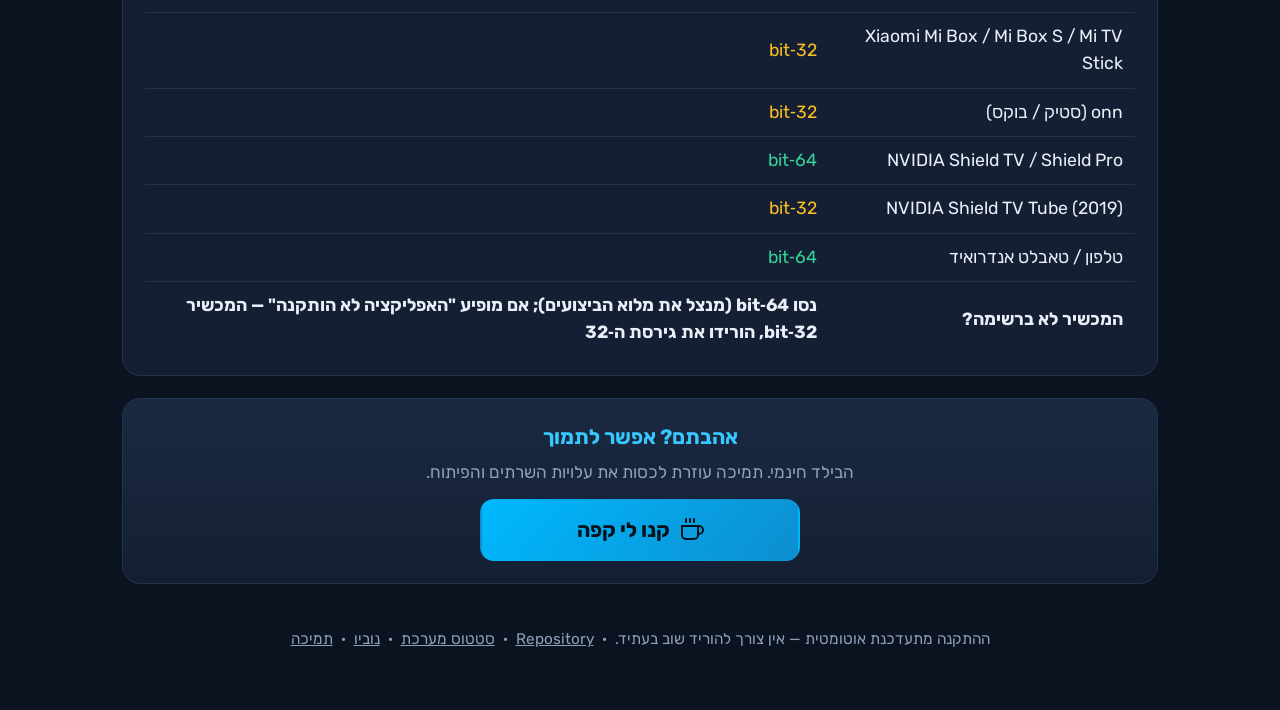
==== commit 26cdfc53: "site: support link in every header + a support card on the downloads page Asaf: the downloads page g" ====
--- a/download/index.html
+++ b/download/index.html
@@ -56,6 +56,7 @@
     </div>
     <div class="spacer"></div>
     <a class="badge" href="../">עמוד ראשי</a>
+    <a class="badge kofi" href="https://ko-fi.com/A6U326F2LR" target="_blank" rel="noopener" title="תמיכה בפרויקט"><svg viewBox="0 0 24 24" fill="none" stroke="currentColor" stroke-width="2" stroke-linecap="round" stroke-linejoin="round" aria-hidden="true"><path d="M18 8h1a4 4 0 0 1 0 8h-1"></path><path d="M2 8h16v9a4 4 0 0 1-4 4H6a4 4 0 0 1-4-4Z"></path><line x1="6" y1="1" x2="6" y2="4"></line><line x1="10" y1="1" x2="10" y2="4"></line><line x1="14" y1="1" x2="14" y2="4"></line></svg> תמיכה</a>
   </div>
 
   <h1 class="page">הורדת הבילד</h1>
@@ -168,6 +169,12 @@
       </div>
     </details>
 
+  <div class="card support">
+    <h3>אהבתם? אפשר לתמוך</h3>
+    <p>הבילד חינמי. תמיכה עוזרת לכסות את עלויות השרתים והפיתוח.</p>
+    <a class="btn kofi" href="https://ko-fi.com/A6U326F2LR" target="_blank" rel="noopener"><svg viewBox="0 0 24 24" fill="none" stroke="currentColor" stroke-width="2" stroke-linecap="round" stroke-linejoin="round" aria-hidden="true"><path d="M18 8h1a4 4 0 0 1 0 8h-1"></path><path d="M2 8h16v9a4 4 0 0 1-4 4H6a4 4 0 0 1-4-4Z"></path><line x1="6" y1="1" x2="6" y2="4"></line><line x1="10" y1="1" x2="10" y2="4"></line><line x1="14" y1="1" x2="14" y2="4"></line></svg> קנו לי קפה</a>
+  </div>
+
   <div class="footer">
     ההתקנה מתעדכנת אוטומטית — אין צורך להוריד שוב בעתיד.
     &nbsp;·&nbsp; <a href="../repository/">Repository</a>
--- a/assets/site.css
+++ b/assets/site.css
@@ -102,3 +102,32 @@
 details.dev summary::-webkit-details-marker { display: none; }
 details.dev[open] summary { border-bottom: 1px solid var(--line); }
 details.dev .inner { padding: 6px 22px 18px; }
+
+
+/* Nuvio + Ko-fi — defined once here so every page shares one definition.
+   Nuvio is violet, deliberately NOT the site cyan: it is a separate build and
+   must not read as part of MasterKodi. Ko-fi keeps its own brand blue so the
+   button still reads as Ko-fi. */
+.btn.nuvio { background: linear-gradient(135deg, #a78bfa 0%, #7c5cf0 100%); color: #0d0820; }
+.btn.nuvio:focus-visible, .btn.nuvio:focus {
+  box-shadow: 0 0 0 4px #a78bfa, 0 0 24px rgba(167,139,250,.45);
+}
+.btn.kofi { background: linear-gradient(135deg, #00b9fe 0%, #0d8ecf 100%); color: #04121c; }
+.btn.kofi svg { width: 24px; height: 24px; flex: none; }
+.btn.kofi:focus-visible, .btn.kofi:focus {
+  box-shadow: 0 0 0 4px #00b9fe, 0 0 24px rgba(0,185,254,.45);
+}
+
+/* the small header pill next to "עמוד ראשי" */
+.badge.kofi {
+  color: #37c8ff; border-color: rgba(0,185,254,.42); background: rgba(0,185,254,.10);
+  text-decoration: none;
+}
+.badge.kofi svg { width: 15px; height: 15px; flex: none; }
+.badge.kofi:hover { background: rgba(0,185,254,.18); }
+
+/* support card (downloads page) */
+.support { margin-top: 22px; text-align: center; }
+.support h3 { font-size: 1.15rem; color: #37c8ff; margin-bottom: 6px; }
+.support p { color: var(--muted); font-size: .95rem; margin-bottom: 14px; }
+.support .btn { max-width: 320px; margin: 0 auto; }
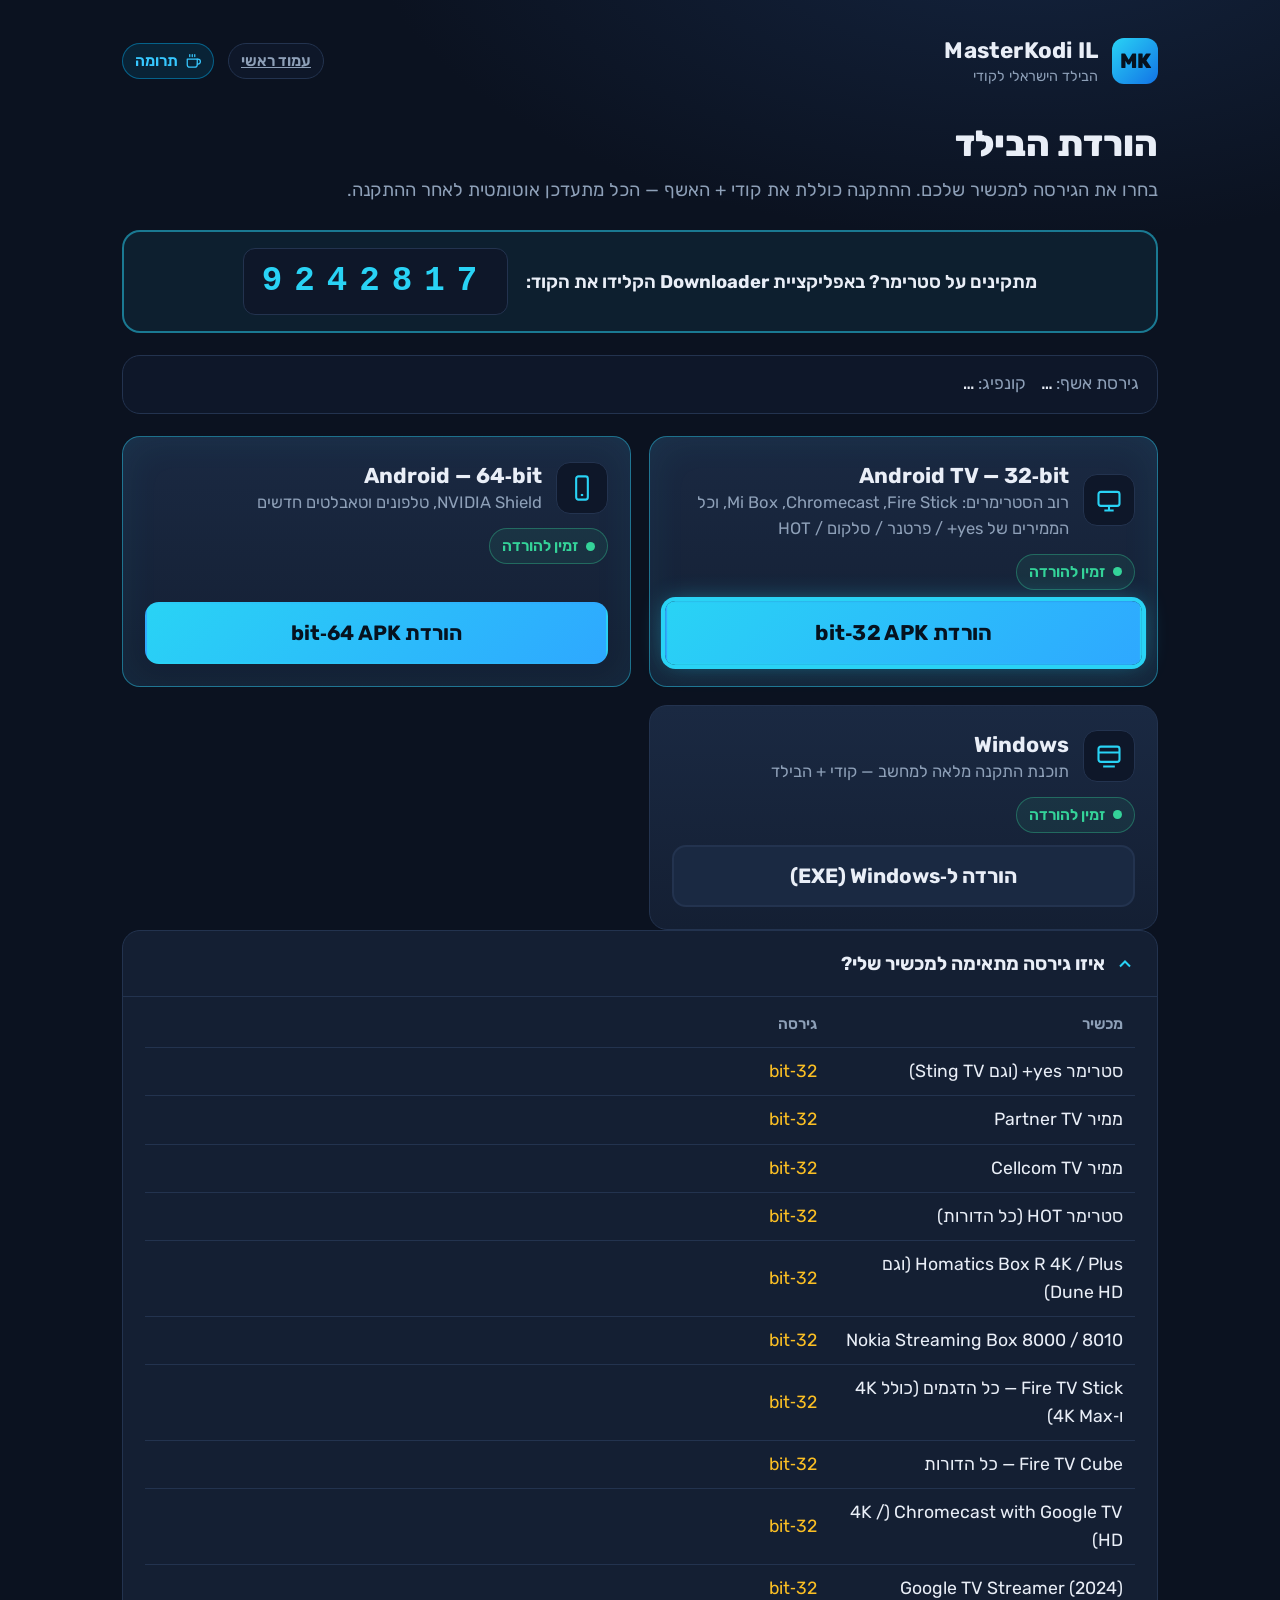
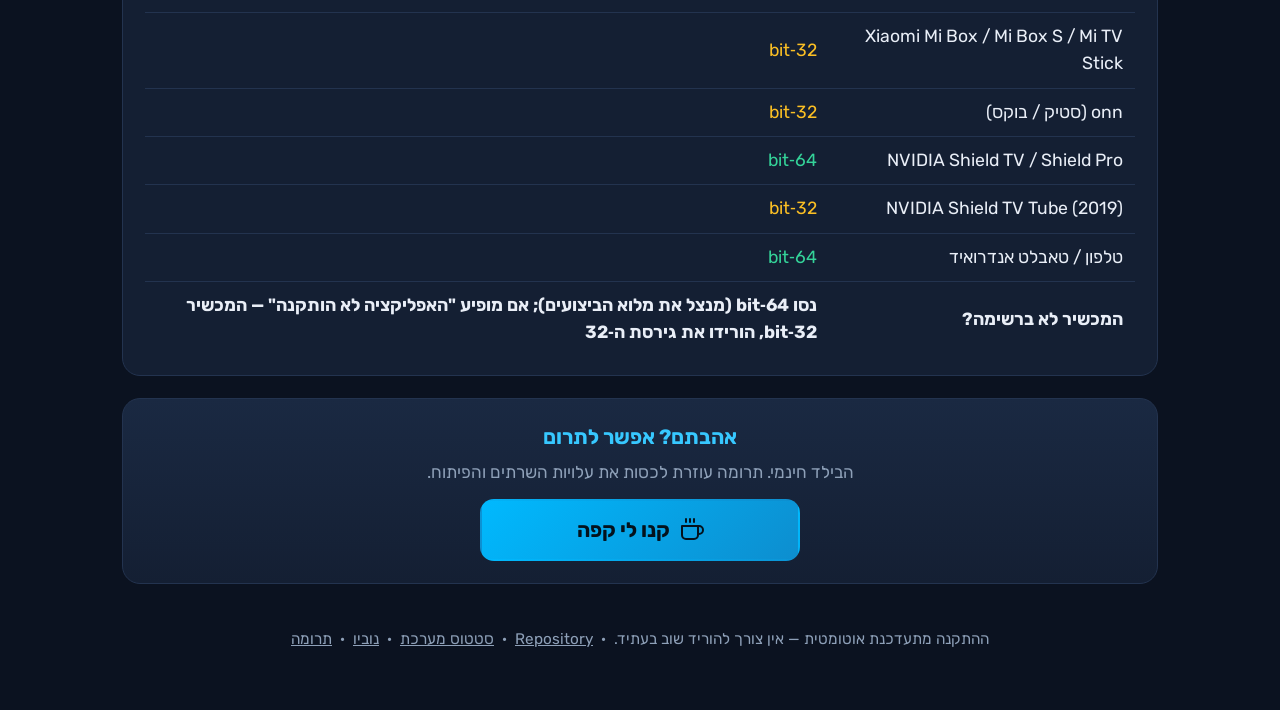
==== commit 1f5c2de4: "site: size the cup icon properly, bust the CSS cache, and say תרומה Asaf saw the coffee cup rendered" ====
--- a/download/index.html
+++ b/download/index.html
@@ -6,7 +6,7 @@
 <title>הורדה — MasterKodi IL</title>
 <link rel="preconnect" href="https://fonts.gstatic.com" crossorigin>
 <link href="https://fonts.googleapis.com/css2?family=Rubik:wght@400;600;700;800&display=swap" rel="stylesheet">
-<link rel="stylesheet" href="../assets/site.css">
+<link rel="stylesheet" href="../assets/site.css?v=2">
 <style>
   .statusbar {
     display: flex; flex-wrap: wrap; align-items: center; gap: 10px 16px;
@@ -56,7 +56,7 @@
     </div>
     <div class="spacer"></div>
     <a class="badge" href="../">עמוד ראשי</a>
-    <a class="badge kofi" href="https://ko-fi.com/A6U326F2LR" target="_blank" rel="noopener" title="תמיכה בפרויקט"><svg viewBox="0 0 24 24" fill="none" stroke="currentColor" stroke-width="2" stroke-linecap="round" stroke-linejoin="round" aria-hidden="true"><path d="M18 8h1a4 4 0 0 1 0 8h-1"></path><path d="M2 8h16v9a4 4 0 0 1-4 4H6a4 4 0 0 1-4-4Z"></path><line x1="6" y1="1" x2="6" y2="4"></line><line x1="10" y1="1" x2="10" y2="4"></line><line x1="14" y1="1" x2="14" y2="4"></line></svg> תמיכה</a>
+    <a class="badge kofi" href="https://ko-fi.com/A6U326F2LR" target="_blank" rel="noopener" title="תרומה לפרויקט"><svg width="24" height="24" viewBox="0 0 24 24" fill="none" stroke="currentColor" stroke-width="2" stroke-linecap="round" stroke-linejoin="round" aria-hidden="true"><path d="M18 8h1a4 4 0 0 1 0 8h-1"></path><path d="M2 8h16v9a4 4 0 0 1-4 4H6a4 4 0 0 1-4-4Z"></path><line x1="6" y1="1" x2="6" y2="4"></line><line x1="10" y1="1" x2="10" y2="4"></line><line x1="14" y1="1" x2="14" y2="4"></line></svg> תרומה</a>
   </div>
 
   <h1 class="page">הורדת הבילד</h1>
@@ -170,16 +170,16 @@
     </details>
 
   <div class="card support">
-    <h3>אהבתם? אפשר לתמוך</h3>
-    <p>הבילד חינמי. תמיכה עוזרת לכסות את עלויות השרתים והפיתוח.</p>
-    <a class="btn kofi" href="https://ko-fi.com/A6U326F2LR" target="_blank" rel="noopener"><svg viewBox="0 0 24 24" fill="none" stroke="currentColor" stroke-width="2" stroke-linecap="round" stroke-linejoin="round" aria-hidden="true"><path d="M18 8h1a4 4 0 0 1 0 8h-1"></path><path d="M2 8h16v9a4 4 0 0 1-4 4H6a4 4 0 0 1-4-4Z"></path><line x1="6" y1="1" x2="6" y2="4"></line><line x1="10" y1="1" x2="10" y2="4"></line><line x1="14" y1="1" x2="14" y2="4"></line></svg> קנו לי קפה</a>
+    <h3>אהבתם? אפשר לתרום</h3>
+    <p>הבילד חינמי. תרומה עוזרת לכסות את עלויות השרתים והפיתוח.</p>
+    <a class="btn kofi" href="https://ko-fi.com/A6U326F2LR" target="_blank" rel="noopener"><svg width="24" height="24" viewBox="0 0 24 24" fill="none" stroke="currentColor" stroke-width="2" stroke-linecap="round" stroke-linejoin="round" aria-hidden="true"><path d="M18 8h1a4 4 0 0 1 0 8h-1"></path><path d="M2 8h16v9a4 4 0 0 1-4 4H6a4 4 0 0 1-4-4Z"></path><line x1="6" y1="1" x2="6" y2="4"></line><line x1="10" y1="1" x2="10" y2="4"></line><line x1="14" y1="1" x2="14" y2="4"></line></svg> קנו לי קפה</a>
   </div>
 
   <div class="footer">
     ההתקנה מתעדכנת אוטומטית — אין צורך להוריד שוב בעתיד.
     &nbsp;·&nbsp; <a href="../repository/">Repository</a>
     &nbsp;·&nbsp; <a href="../status/">סטטוס מערכת</a>
-    &nbsp;·&nbsp; <a href="https://asafnuvio.asaf27064.workers.dev/" target="_blank" rel="noopener">נוביו</a> &nbsp;·&nbsp; <a href="https://ko-fi.com/A6U326F2LR" target="_blank" rel="noopener">תמיכה</a>
+    &nbsp;·&nbsp; <a href="https://asafnuvio.asaf27064.workers.dev/" target="_blank" rel="noopener">נוביו</a> &nbsp;·&nbsp; <a href="https://ko-fi.com/A6U326F2LR" target="_blank" rel="noopener">תרומה</a>
   </div>
 </div>
 
